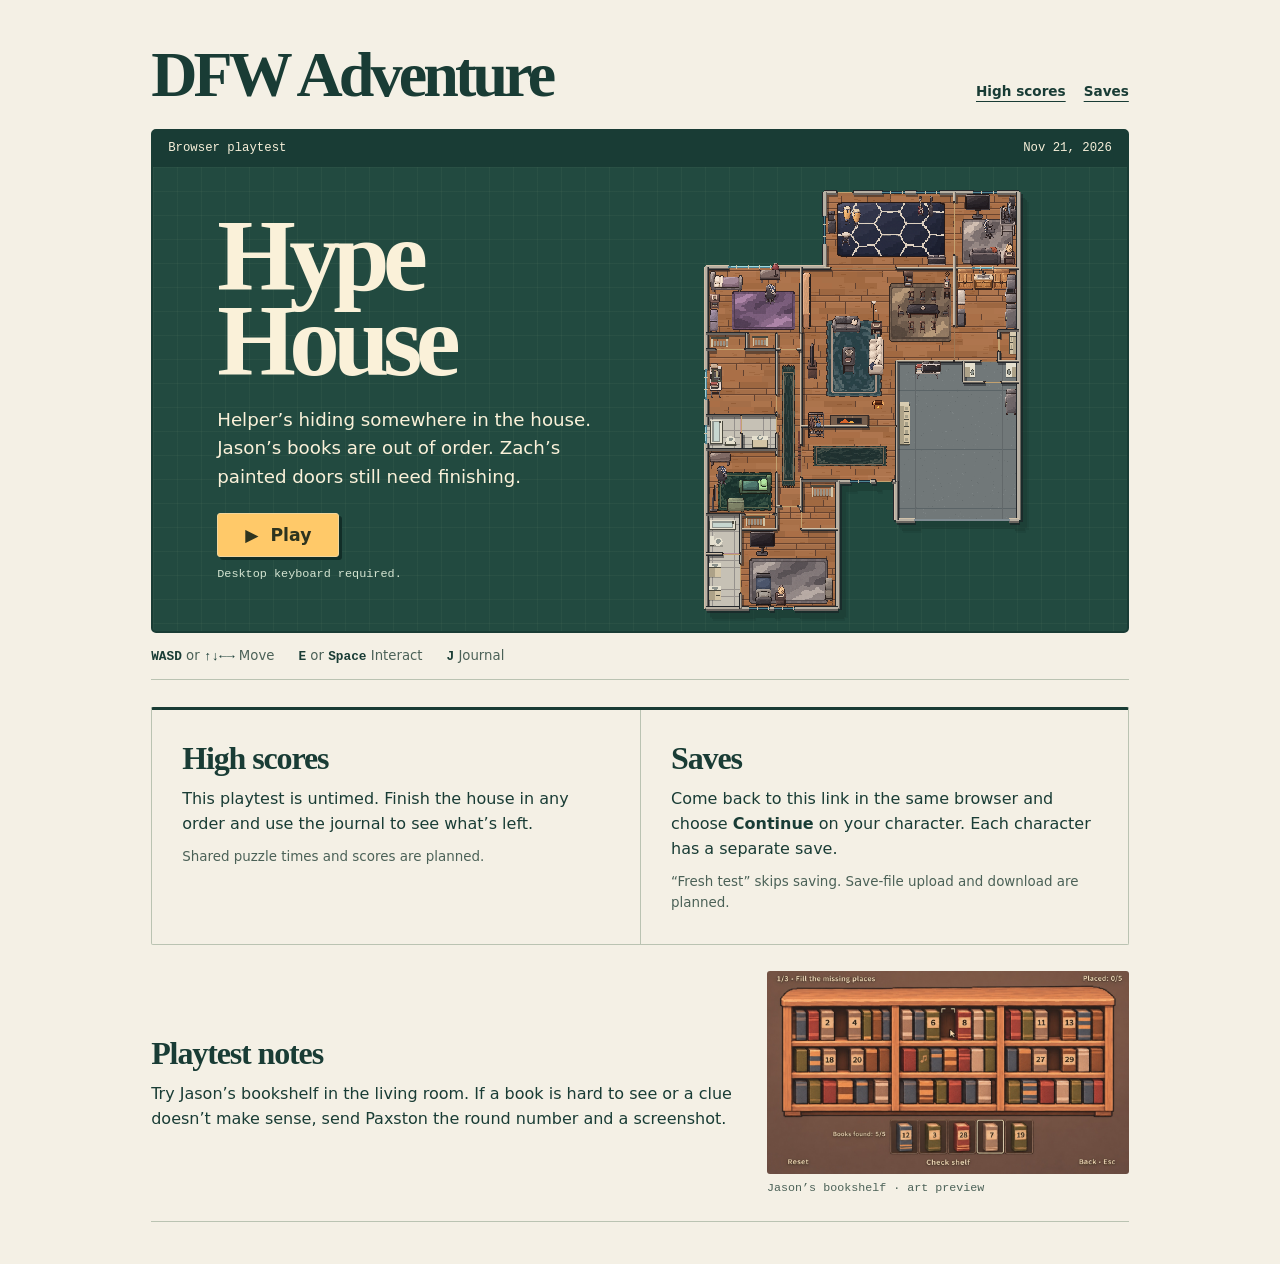
==== index.html @ cc2c7711 "Publish the Hype House playtest and DFW Adventure homepage" ====
<!doctype html>
<html lang="en">
<head>
  <meta charset="utf-8">
  <meta name="viewport" content="width=device-width, initial-scale=1">
  <meta name="robots" content="noindex, nofollow">
  <meta name="theme-color" content="#193c35">
  <title>DFW Adventure · Hype House</title>
  <link rel="stylesheet" href="./playtest.css">
  <script type="module" src="./playtest.js"></script>
</head>
<body>
  <a class="skip" href="#play">Skip to Play</a>
  <main>
    <header class="masthead">
      <h1>DFW Adventure</h1>
      <nav aria-label="On this page"><a href="#scores">High scores</a><a href="#saves">Saves</a></nav>
    </header>
    <section class="game-shell" aria-label="Hype House play screen">
      <div class="screen-bar"><span>Browser playtest</span><time datetime="2026-11-21">Nov 21, 2026</time><button id="fullscreen" hidden>Expand game</button></div>
      <div class="game-screen" id="game-screen">
        <div class="cover" id="start-panel">
          <div class="cover-copy">
            <h2>Hype<br>House</h2>
            <p>Helper’s hiding somewhere in the house. Jason’s books are out of order. Zach’s painted doors still need finishing.</p>
            <button id="play" disabled><span aria-hidden="true">▶</span> <span id="play-label">Loading…</span></button>
            <p class="device" id="availability" role="status">Preparing the playtest.</p>
          </div>
          <div class="map"><img src="./assets/hype-house-map.png" width="640" height="832" alt="Hype House floor plan with the living room in the center and the garage on the right."></div>
        </div>
      </div>
    </section>
    <div class="controls" aria-label="Keyboard controls"><span><kbd>WASD</kbd> or <kbd>↑↓←→</kbd> Move</span><span><kbd>E</kbd> or <kbd>Space</kbd> Interact</span><span><kbd>J</kbd> Journal</span></div>
    <p id="launch-status" role="status"></p>
    <div class="cards">
      <section class="card" id="scores"><h2>High scores</h2><p>This playtest is untimed. Finish the house in any order and use the journal to see what’s left.</p><p class="detail">Shared puzzle times and scores are planned.</p></section>
      <section class="card" id="saves"><h2>Saves</h2><p>Come back to this link in the same browser and choose <strong>Continue</strong> on your character. Each character has a separate save.</p><p class="detail">“Fresh test” skips saving. Save-file upload and download are planned.</p></section>
    </div>
    <section class="notes">
      <div><h2>Playtest notes</h2><p>Try Jason’s bookshelf in the living room. If a book is hard to see or a clue doesn’t make sense, send Paxston the round number and a screenshot.</p></div>
      <figure><img src="./assets/jasons-bookshelf.jpg" loading="lazy" width="1100" height="619" alt="Jason’s wooden bookshelf with numbered gaps and five loose books to place."><figcaption>Jason’s bookshelf · art preview</figcaption></figure>
    </section>
  </main>
</body>
</html>
---- playtest.css ----
:root {
  color-scheme: light;
  --paper: #f4f0e5;
  --ink: #193c35;
  --muted: #4b6157;
  --rule: #bac3b2;
  --gold: #ffc969;
  font-family: "Avenir Next", Avenir, "Segoe UI", system-ui, sans-serif;
  color: var(--ink);
  background: var(--paper);
}
* { box-sizing: border-box; }
[hidden] { display: none !important; }
body { margin: 0; }
main { max-width: 1080px; margin: auto; padding: 0 clamp(16px, 4vw, 52px) 42px; }
h1, h2, p, figure { margin: 0; }
button, a { font: inherit; color: inherit; }
button { cursor: pointer; }
button:focus-visible, a:focus-visible { outline: 3px solid #c27818; outline-offset: 4px; }
.skip { position: absolute; top: -100px; left: 10px; z-index: 50; background: white; padding: 10px; }
.skip:focus { top: 10px; }
.masthead { display: flex; align-items: baseline; justify-content: space-between; gap: 12px; padding: clamp(21px, 4vw, 43px) 0 22px; }
h1, h2 { font-family: "Rockwell", "Charter", Georgia, serif; }
h1 { font-size: clamp(2rem, 5vw, 4rem); letter-spacing: -.06em; line-height: 1; }
nav { display: flex; gap: 18px; font-size: .85rem; font-weight: 650; }
nav a { text-underline-offset: 5px; }
.screen-bar, .device, figcaption, kbd { font-family: ui-monospace, "Courier New", monospace; }
.game-shell { overflow: hidden; border: 2px solid var(--ink); background: var(--ink); border-radius: 5px; }
.screen-bar { display: flex; align-items: center; gap: 12px; min-height: 36px; padding: 5px 15px; color: #f6efd9; font-size: .77rem; line-height: 1.4; }
.screen-bar span { margin-right: auto; }
.screen-bar button { font-size: .78rem; color: var(--ink); background: var(--paper); border: 0; padding: 5px 10px; border-radius: 2px; }
.game-screen { position: relative; background: #193b36; }
.cover { display: grid; grid-template-columns: 1fr 1fr; min-height: clamp(370px, 43vw, 464px); color: #faf1d9; background-color: #224a40; background-image: linear-gradient(#abc1a10e 1px, transparent 1px), linear-gradient(90deg, #abc1a10e 1px, transparent 1px); background-size: 24px 24px; }
.cover-copy { align-self: center; padding: 30px 0 30px clamp(22px, 5vw, 64px); z-index: 1; }
.cover h2 { font-size: clamp(3.75rem, 7.9vw, 6.75rem); letter-spacing: -.065em; line-height: .84; margin-bottom: 22px; }
.cover-copy > p:not(.device) { font-size: clamp(.98rem, 1.6vw, 1.14rem); line-height: 1.55; max-width: 34ch; }
#play { display: inline-flex; gap: 12px; align-items: center; margin: 22px 0 9px; padding: 11px 27px; border: 1px solid #f3d59a; border-radius: 3px; background: var(--gold); box-shadow: 3px 3px 0 #122e28; font-size: 1.08rem; font-weight: 800; color: #2e341f; }
#play:hover { background: #ffdb97; }
#play:disabled { opacity: .7; }
.device { font-size: .74rem; line-height: 1.5; color: #d4e4d1; }
.map { display: grid; place-items: center; padding: 12px clamp(14px, 4vw, 48px) 12px 8px; }
.map img { display: block; max-width: 100%; width: auto; height: clamp(325px, 40vw, 430px); object-fit: contain; image-rendering: pixelated; filter: drop-shadow(6px 8px 0 #132e2959); }
.game-screen.running { aspect-ratio: 16/9; }
.game-screen iframe { position: absolute; inset: 0; width: 100%; height: 100%; border: 0; }
.controls { display: flex; gap: 12px 24px; flex-wrap: wrap; padding: 15px 0; border-bottom: 1px solid var(--rule); font-size: .83rem; color: var(--muted); }
.controls span { white-space: nowrap; }
kbd { color: var(--ink); font-size: .8rem; font-weight: bold; }
#launch-status { font-size: .85rem; color: var(--muted); margin-top: 8px; }
#launch-status:empty { display: none; }
.cards { display: grid; grid-template-columns: repeat(2, minmax(0, 1fr)); margin: 27px 0 0; border: 1px solid var(--rule); border-top: 3px solid var(--ink); border-radius: 2px; }
.card { padding: clamp(18px, 3vw, 30px); }
.card + .card { border-left: 1px solid var(--rule); }
.card h2, .notes h2 { font-size: clamp(1.5rem, 2.5vw, 2.05rem); letter-spacing: -.035em; margin-bottom: 10px; }
.card p, .notes p { line-height: 1.56; }
.detail, figcaption { color: var(--muted); font-size: .84rem; }
.detail { margin-top: 10px; }
.notes { display: grid; grid-template-columns: 1fr 37%; gap: 32px; align-items: center; padding: 26px 0; border-bottom: 1px solid var(--rule); }
figure img { display: block; width: 100%; height: auto; border-radius: 3px; }
figcaption { margin-top: 7px; font-size: .73rem; }
.game-expanded { overflow: hidden; }
.game-shell.expanded { position: fixed; inset: 0; z-index: 40; border: 0; border-radius: 0; display: flex; flex-direction: column; }
.expanded .game-screen { flex: 1; aspect-ratio: auto; }
@media (max-width: 660px) {
  .masthead { align-items: flex-start; }
  nav { gap: 9px; font-size: .74rem; padding-top: 5px; }
  .cover { min-height: 350px; grid-template-columns: 53% 47%; }
  .cover-copy { padding: 24px 0 24px 14px; }
  .cover h2 { font-size: clamp(3rem, 9vw, 3.75rem); }
  .cover-copy > p:not(.device) { font-size: .88rem; }
  .map { padding: 8px; }
  .map img { width: 100%; height: auto; }
  .controls { gap: 7px 14px; }
  .cards, .notes { grid-template-columns: 1fr; }
  .card + .card { border-left: 0; border-top: 1px solid var(--rule); }
  .notes { gap: 14px; }
}
@media (max-width: 420px) { .masthead { flex-direction: column; gap: 5px; } }
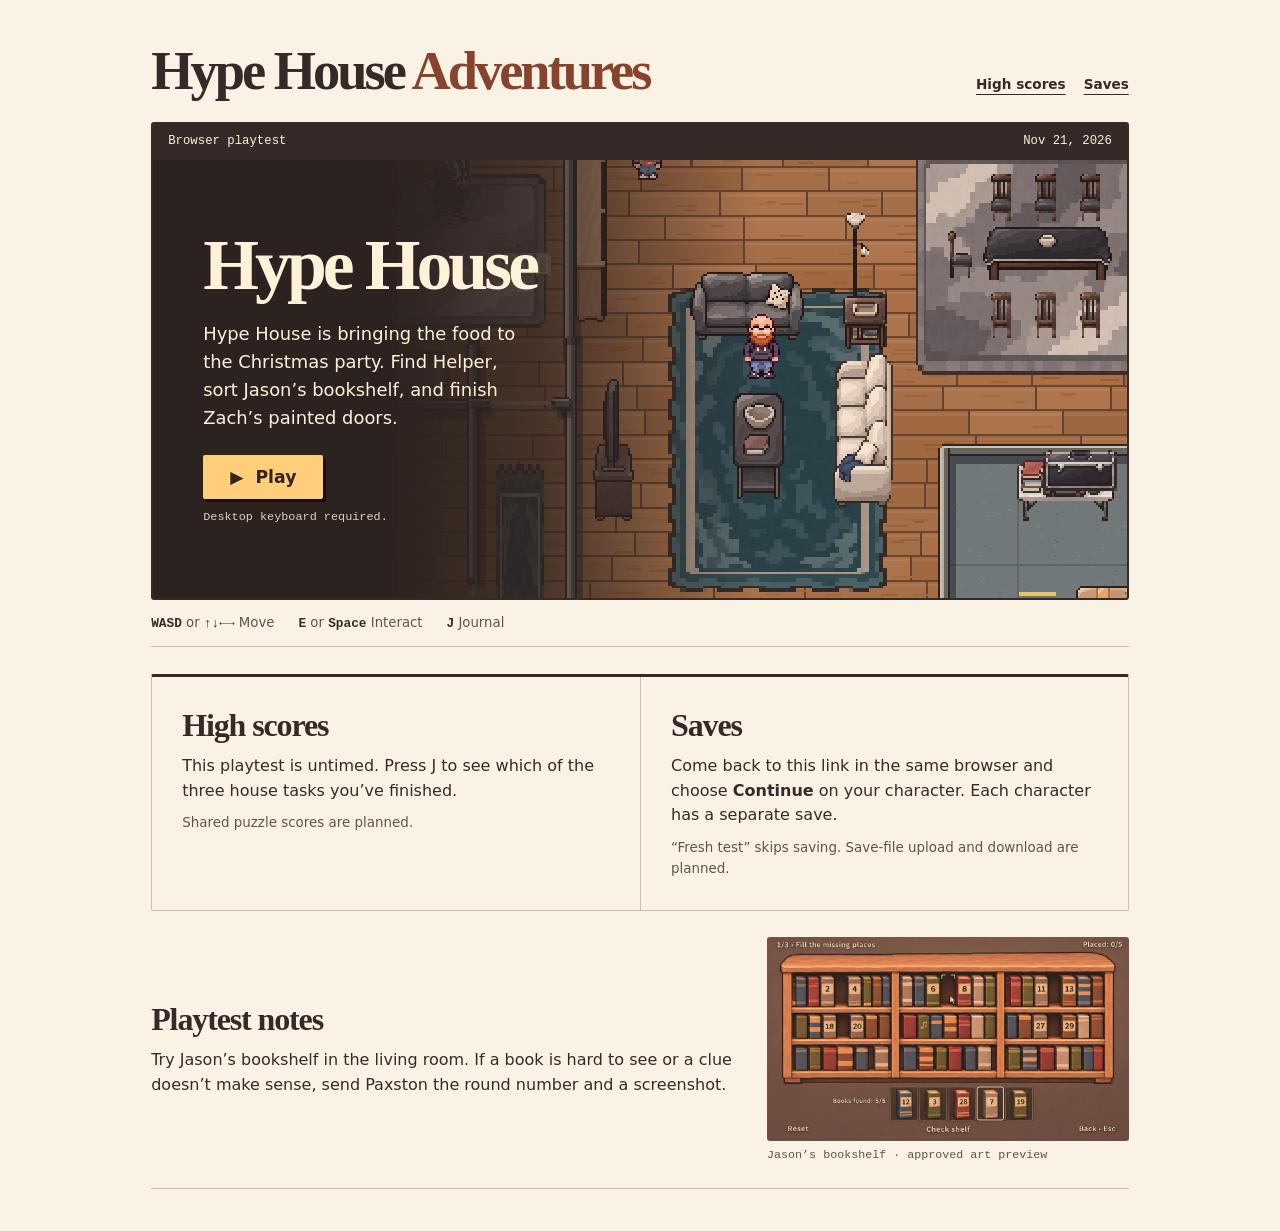
==== commit b561ed64: "Publish Hype House Adventures branding and the living room playtest cover" ====
--- a/index.html
+++ b/index.html
@@ -4,8 +4,11 @@
   <meta charset="utf-8">
   <meta name="viewport" content="width=device-width, initial-scale=1">
   <meta name="robots" content="noindex, nofollow">
-  <meta name="theme-color" content="#193c35">
-  <title>DFW Adventure · Hype House</title>
+  <meta name="theme-color" content="#352a27">
+  <meta name="description" content="Play the Hype House chapter of Hype House Adventures. Find Helper and help Jason and Zach get the food ready for the Christmas party.">
+  <meta property="og:title" content="Hype House Adventures">
+  <meta property="og:description" content="Start the Hype House browser playtest with Paxston, Jason, Zach, and Helper.">
+  <title>Hype House Adventures</title>
   <link rel="stylesheet" href="./playtest.css">
   <script type="module" src="./playtest.js"></script>
 </head>
@@ -13,32 +16,32 @@
   <a class="skip" href="#play">Skip to Play</a>
   <main>
     <header class="masthead">
-      <h1>DFW Adventure</h1>
+      <h1>Hype House <span>Adventures</span></h1>
       <nav aria-label="On this page"><a href="#scores">High scores</a><a href="#saves">Saves</a></nav>
     </header>
     <section class="game-shell" aria-label="Hype House play screen">
       <div class="screen-bar"><span>Browser playtest</span><time datetime="2026-11-21">Nov 21, 2026</time><button id="fullscreen" hidden>Expand game</button></div>
       <div class="game-screen" id="game-screen">
         <div class="cover" id="start-panel">
+          <img class="living-room" src="./assets/hype-house-living.png" width="384" height="216" alt="Paxston in the Hype House living room, between the gray loveseat and the coffee table.">
           <div class="cover-copy">
-            <h2>Hype<br>House</h2>
-            <p>Helper’s hiding somewhere in the house. Jason’s books are out of order. Zach’s painted doors still need finishing.</p>
+            <h2>Hype House</h2>
+            <p>Hype House is bringing the food to the Christmas party. Find Helper, sort Jason’s bookshelf, and finish Zach’s painted doors.</p>
             <button id="play" disabled><span aria-hidden="true">▶</span> <span id="play-label">Loading…</span></button>
             <p class="device" id="availability" role="status">Preparing the playtest.</p>
           </div>
-          <div class="map"><img src="./assets/hype-house-map.png" width="640" height="832" alt="Hype House floor plan with the living room in the center and the garage on the right."></div>
         </div>
       </div>
     </section>
     <div class="controls" aria-label="Keyboard controls"><span><kbd>WASD</kbd> or <kbd>↑↓←→</kbd> Move</span><span><kbd>E</kbd> or <kbd>Space</kbd> Interact</span><span><kbd>J</kbd> Journal</span></div>
     <p id="launch-status" role="status"></p>
     <div class="cards">
-      <section class="card" id="scores"><h2>High scores</h2><p>This playtest is untimed. Finish the house in any order and use the journal to see what’s left.</p><p class="detail">Shared puzzle times and scores are planned.</p></section>
+      <section class="card" id="scores"><h2>High scores</h2><p>This playtest is untimed. Press J to see which of the three house tasks you’ve finished.</p><p class="detail">Shared puzzle scores are planned.</p></section>
       <section class="card" id="saves"><h2>Saves</h2><p>Come back to this link in the same browser and choose <strong>Continue</strong> on your character. Each character has a separate save.</p><p class="detail">“Fresh test” skips saving. Save-file upload and download are planned.</p></section>
     </div>
     <section class="notes">
       <div><h2>Playtest notes</h2><p>Try Jason’s bookshelf in the living room. If a book is hard to see or a clue doesn’t make sense, send Paxston the round number and a screenshot.</p></div>
-      <figure><img src="./assets/jasons-bookshelf.jpg" loading="lazy" width="1100" height="619" alt="Jason’s wooden bookshelf with numbered gaps and five loose books to place."><figcaption>Jason’s bookshelf · art preview</figcaption></figure>
+      <figure><img src="./assets/jasons-bookshelf.jpg" loading="lazy" width="1100" height="619" alt="Jason’s wooden bookshelf with numbered gaps and five loose books to place."><figcaption>Jason’s bookshelf · approved art preview</figcaption></figure>
     </section>
   </main>
 </body>
--- a/playtest.css
+++ b/playtest.css
@@ -1,10 +1,10 @@
 :root {
   color-scheme: light;
-  --paper: #f4f0e5;
-  --ink: #193c35;
-  --muted: #4b6157;
-  --rule: #bac3b2;
-  --gold: #ffc969;
+  --paper: #faf3e5;
+  --ink: #352a27;
+  --muted: #645247;
+  --rule: #ccbcaa;
+  --gold: #ffce7b;
   font-family: "Avenir Next", Avenir, "Segoe UI", system-ui, sans-serif;
   color: var(--ink);
   background: var(--paper);
@@ -19,27 +19,28 @@
 button:focus-visible, a:focus-visible { outline: 3px solid #c27818; outline-offset: 4px; }
 .skip { position: absolute; top: -100px; left: 10px; z-index: 50; background: white; padding: 10px; }
 .skip:focus { top: 10px; }
-.masthead { display: flex; align-items: baseline; justify-content: space-between; gap: 12px; padding: clamp(21px, 4vw, 43px) 0 22px; }
-h1, h2 { font-family: "Rockwell", "Charter", Georgia, serif; }
-h1 { font-size: clamp(2rem, 5vw, 4rem); letter-spacing: -.06em; line-height: 1; }
-nav { display: flex; gap: 18px; font-size: .85rem; font-weight: 650; }
+.masthead { display: flex; align-items: baseline; justify-content: space-between; gap: 20px; padding: clamp(24px, 4vw, 43px) 0 22px; }
+h1, h2 { font-family: Rockwell, Charter, Georgia, serif; }
+h1 { font-size: clamp(2.1rem, 4.3vw, 3.4rem); letter-spacing: -.055em; line-height: 1.04; }
+h1 span { color: #88432c; }
+nav { display: flex; flex: none; gap: 18px; font-size: .85rem; font-weight: 650; }
 nav a { text-underline-offset: 5px; }
 .screen-bar, .device, figcaption, kbd { font-family: ui-monospace, "Courier New", monospace; }
-.game-shell { overflow: hidden; border: 2px solid var(--ink); background: var(--ink); border-radius: 5px; }
-.screen-bar { display: flex; align-items: center; gap: 12px; min-height: 36px; padding: 5px 15px; color: #f6efd9; font-size: .77rem; line-height: 1.4; }
+.game-shell { overflow: hidden; border: 2px solid var(--ink); background: var(--ink); border-radius: 3px; }
+.screen-bar { display: flex; align-items: center; gap: 12px; min-height: 36px; padding: 5px 15px; color: #fff1d8; font-size: .77rem; line-height: 1.4; }
 .screen-bar span { margin-right: auto; }
-.screen-bar button { font-size: .78rem; color: var(--ink); background: var(--paper); border: 0; padding: 5px 10px; border-radius: 2px; }
-.game-screen { position: relative; background: #193b36; }
-.cover { display: grid; grid-template-columns: 1fr 1fr; min-height: clamp(370px, 43vw, 464px); color: #faf1d9; background-color: #224a40; background-image: linear-gradient(#abc1a10e 1px, transparent 1px), linear-gradient(90deg, #abc1a10e 1px, transparent 1px); background-size: 24px 24px; }
-.cover-copy { align-self: center; padding: 30px 0 30px clamp(22px, 5vw, 64px); z-index: 1; }
-.cover h2 { font-size: clamp(3.75rem, 7.9vw, 6.75rem); letter-spacing: -.065em; line-height: .84; margin-bottom: 22px; }
-.cover-copy > p:not(.device) { font-size: clamp(.98rem, 1.6vw, 1.14rem); line-height: 1.55; max-width: 34ch; }
-#play { display: inline-flex; gap: 12px; align-items: center; margin: 22px 0 9px; padding: 11px 27px; border: 1px solid #f3d59a; border-radius: 3px; background: var(--gold); box-shadow: 3px 3px 0 #122e28; font-size: 1.08rem; font-weight: 800; color: #2e341f; }
-#play:hover { background: #ffdb97; }
+.screen-bar button { font-size: .78rem; color: var(--ink); background: var(--paper); border: 0; padding: 5px 10px; }
+.game-screen { position: relative; background: #211b1a; }
+.cover { position: relative; display: grid; align-items: center; min-height: clamp(345px, 43vw, 438px); isolation: isolate; color: #fff2d8; background: #2c221f; }
+.living-room { position: absolute; inset: 0 0 0 auto; width: 75%; height: 100%; object-fit: cover; object-position: center; image-rendering: pixelated; z-index: -2; }
+.cover::before { content: ""; position: absolute; inset: 0; z-index: -1; background: linear-gradient(90deg, #2c221f 8%, #2c221ff7 27%, #2c221fc7 40%, #2c221f50 53%, transparent 62%); }
+.cover-copy { max-width: 44%; padding: 35px 0 35px clamp(18px, 4vw, 50px); }
+.cover h2 { font-size: clamp(2.9rem, 5.6vw, 4.9rem); line-height: .98; letter-spacing: -.055em; margin-bottom: 20px; }
+.cover-copy > p:not(.device) { max-width: 29ch; font-size: clamp(1rem, 1.45vw, 1.12rem); line-height: 1.55; }
+#play { display: inline-flex; gap: 12px; align-items: center; margin: 24px 0 10px; min-height: 44px; padding: 11px 27px; border: 0; border-radius: 2px; background: var(--gold); box-shadow: 3px 3px 0 #170f0c; font-size: 1.08rem; font-weight: 800; color: #33241e; }
+#play:hover { background: #ffdd9f; }
 #play:disabled { opacity: .7; }
-.device { font-size: .74rem; line-height: 1.5; color: #d4e4d1; }
-.map { display: grid; place-items: center; padding: 12px clamp(14px, 4vw, 48px) 12px 8px; }
-.map img { display: block; max-width: 100%; width: auto; height: clamp(325px, 40vw, 430px); object-fit: contain; image-rendering: pixelated; filter: drop-shadow(6px 8px 0 #132e2959); }
+.device { font-size: .74rem; line-height: 1.5; color: #e3cfb7; }
 .game-screen.running { aspect-ratio: 16/9; }
 .game-screen iframe { position: absolute; inset: 0; width: 100%; height: 100%; border: 0; }
 .controls { display: flex; gap: 12px 24px; flex-wrap: wrap; padding: 15px 0; border-bottom: 1px solid var(--rule); font-size: .83rem; color: var(--muted); }
@@ -61,17 +62,17 @@
 .game-shell.expanded { position: fixed; inset: 0; z-index: 40; border: 0; border-radius: 0; display: flex; flex-direction: column; }
 .expanded .game-screen { flex: 1; aspect-ratio: auto; }
 @media (max-width: 660px) {
-  .masthead { align-items: flex-start; }
-  nav { gap: 9px; font-size: .74rem; padding-top: 5px; }
-  .cover { min-height: 350px; grid-template-columns: 53% 47%; }
-  .cover-copy { padding: 24px 0 24px 14px; }
-  .cover h2 { font-size: clamp(3rem, 9vw, 3.75rem); }
-  .cover-copy > p:not(.device) { font-size: .88rem; }
-  .map { padding: 8px; }
-  .map img { width: 100%; height: auto; }
+  .masthead { align-items: flex-start; flex-direction: column; gap: 12px; }
+  nav { gap: 16px; }
+  .cover { display: flex; flex-direction: column; align-items: stretch; }
+  .cover::before { display: none; }
+  .living-room { position: static; width: 100%; height: auto; z-index: auto; }
+  .cover-copy { max-width: none; padding: 22px; }
+  .cover h2 { font-size: 2.5rem; margin-bottom: 10px; }
+  .cover-copy > p:not(.device) { max-width: 42ch; }
+  #play { margin-top: 16px; }
   .controls { gap: 7px 14px; }
   .cards, .notes { grid-template-columns: 1fr; }
   .card + .card { border-left: 0; border-top: 1px solid var(--rule); }
   .notes { gap: 14px; }
 }
-@media (max-width: 420px) { .masthead { flex-direction: column; gap: 5px; } }
